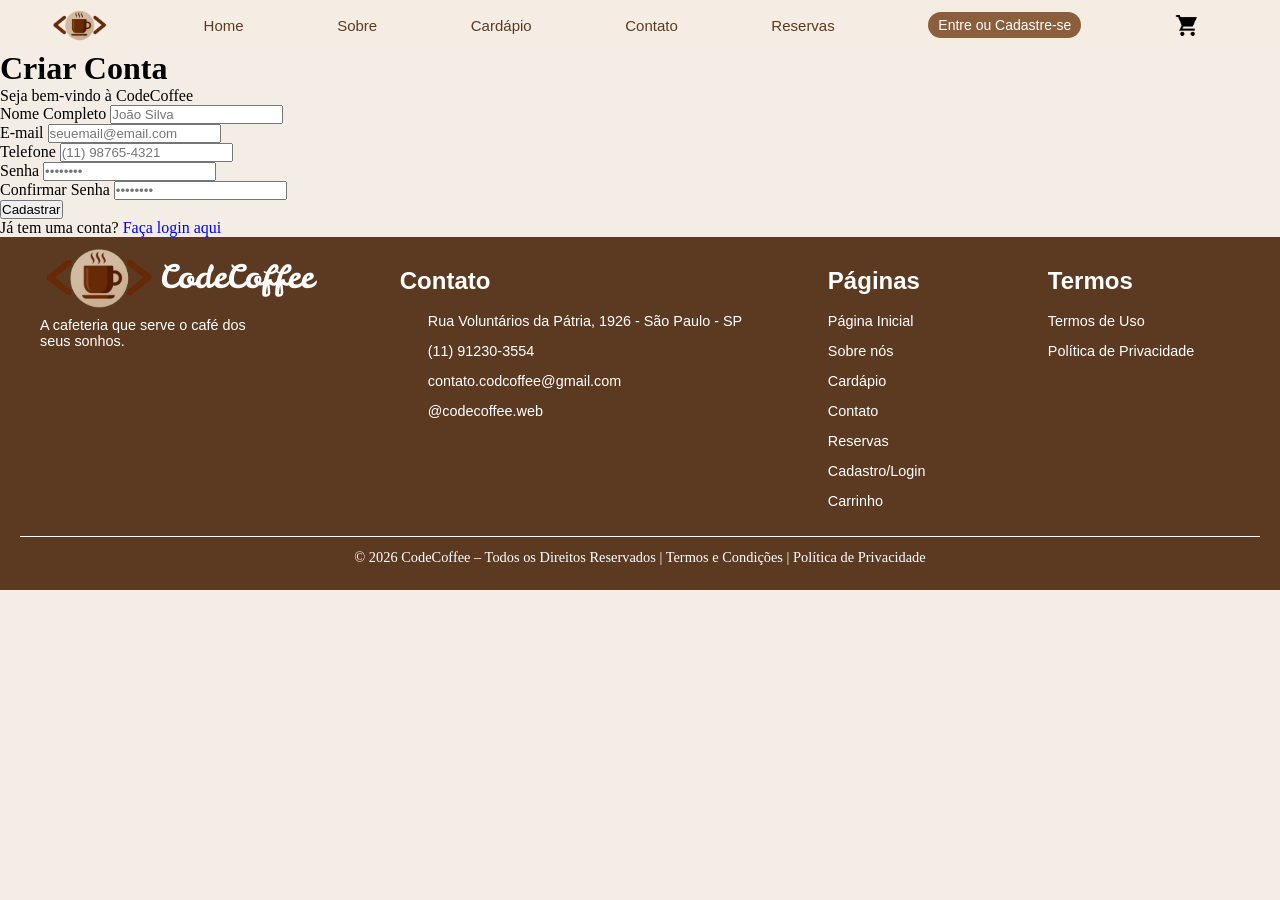
==== frontend/pages-html/cadastro.html @ 31dca2a8 "Adicionando paginas faltantes" ====
<!DOCTYPE html>
<html lang="pt-BR">
<head>
    <meta charset="UTF-8">
    <meta name="viewport" content="width=device-width, initial-scale=1.0">
    <title>Cadastro - CodeCoffee</title>
    <link rel="stylesheet" href="../pages-css/style.css">
    <link rel="stylesheet" href="../pages-css/navbar.css">
    <link rel="stylesheet" href="../pages-css/footer.css">
    <style>
       
    </style>
</head>
<body>

    <header>
       <nav>
        <div class="navbar">
            <img src="../img/logo.png" alt="Logo Code&Coffee" class="logo">
            <a href="../pages-html/Index.html">Home</a>
            <a href="../pages-html/sobre.html">Sobre</a>
            <a href="../pages-html/cardapio.html">Cardápio</a>
            <a href="../pages-html/contato.html">Contato</a>
            <a href="../pages-html/reservas.html">Reservas</a>
            <a href="../pages-html/cadastro.html" id="entre">Entre ou Cadastre-se</a>
            <a href="../pages-html/carrinho.html">
            <img src="../img/carrinho.png" alt="Carrinho" class="carrinho">
            </a>
        </div>
    </nav>
    </header>

    <div class="cadastro-container">
        <div class="cadastro-card">
            <div class="cadastro-header">
                <h1>Criar Conta</h1>
                <p>Seja bem-vindo à CodeCoffee</p>
            </div>

            <div class="form-content">
                <form id="formCadastro" onsubmit="cadastrar(event)">
                    <div class="form-group">
                        <label for="nome">Nome Completo</label>
                        <input type="text" id="nome" placeholder="João Silva" required>
                    </div>

                    <div class="form-group">
                        <label for="email">E-mail</label>
                        <input type="email" id="email" placeholder="seuemail@email.com" required>
                    </div>

                    <div class="form-group">
                        <label for="telefone">Telefone</label>
                        <input type="tel" id="telefone" placeholder="(11) 98765-4321" required>
                    </div>

                    <div class="form-group">
                        <label for="senha">Senha</label>
                        <input type="password" id="senha" placeholder="••••••••" required>
                    </div>

                    <div class="form-group">
                        <label for="confirmarSenha">Confirmar Senha</label>
                        <input type="password" id="confirmarSenha" placeholder="••••••••" required>
                    </div>

                    <button type="submit" class="btn-cadastrar">
                        Cadastrar
                    </button>
                </form>

                <div class="login-link">
                    Já tem uma conta? 
                    <a href="login.html">Faça login aqui</a>
                </div>
            </div>
        </div>
    </div>


    <script>
        function cadastrar(e) {
            e.preventDefault();

            const senha = document.getElementById('senha').value;
            const confirmarSenha = document.getElementById('confirmarSenha').value;

            if (senha !== confirmarSenha) {
                alert("As senhas não coincidem!");
                return;
            }

            // Simulação de cadastro bem-sucedido
            alert("✅ Cadastro realizado com sucesso!\nBem-vindo à CodeCoffee!");

            // Aqui você pode redirecionar para a página de login ou home
            // window.location.href = "Index.html";
        }

        // Mascara simples para telefone
        document.getElementById('telefone').addEventListener('input', function(e) {
            let value = e.target.value.replace(/\D/g, '');
            if (value.length > 11) value = value.slice(0, 11);
            
            if (value.length > 2) {
                value = `(${value.slice(0,2)}) ${value.slice(2)}`;
            }
            if (value.length > 10) {
                value = value.slice(0,10) + '-' + value.slice(10);
            }
            e.target.value = value;
        });
    </script>


<footer class="container-footer">
        <div class="footer-content">
            <div class="logo-footer">
                <div class="logo-img">
                    <img src="../img/logo.png" alt="logo">
                    <p>CodeCoffee</p>
                </div>
                <p class="text">A cafeteria que serve o café dos <br> seus sonhos.</p>
            </div>
            <div class="footer-contato">
                <h2>Contato</h2>
                <ul>
                    <li><a href="https://maps.app.goo.gl/N3XSoY1Hyw9yUpo69"><i class="fas fa-map-marker-alt"></i>Rua Voluntários da Pátria, 1926 - São Paulo - SP</a></li>
                    <li><a href="#"><i class="fab fa-whatsapp"></i>(11) 91230-3554</a></li>
                    <li><a href="#"><i class="fas fa-envelope"></i>contato.codcoffee@gmail.com</a></li>
                    <li><a href="#"><i class="fab fa-instagram"></i>@codecoffee.web</a></li>
                </ul>
            </div>

            <div class="footer-pages">
                <h2>Páginas</h2>
                <ul>
                    <li><a href="../pages-html/Index.html">Página Inicial</a></li>
                    <li><a href="../pages-html/sobre.html">Sobre nós</a></li>
                    <li><a href="../pages-html/cardapio.html">Cardápio</a></li>
                    <li><a href="../pages-html/contato.html">Contato</a></li>
                    <li><a href="../pages-html/reservas.html">Reservas</a></li>
                    <li><a href="../pages-html/cadastro.html">Cadastro/Login</a></li>
                    <li><a href="../pages-html/carrinho.html">Carrinho</a></li>
                </ul>
            </div>
        
            <div class="footer-termos">
                <h2>Termos</h2>
                <ul>
                    <li><a href="#">Termos de Uso</a></li>
                    <li><a href="#">Política de Privacidade</a></li>
                </ul>
            </div>
        </div>
        <div class="footer-politicas">
            <p>© 2026 CodeCoffee – Todos os Direitos Reservados | Termos e Condições | Política de Privacidade</p>
        </div>
    </footer>
</body>
</html>
---- frontend/pages-css/style.css ----
*{
    margin: 0;
    padding: 0;
    box-sizing: border-box;
}

body {
    background-color: #f4ede6;
}

/* NAVBAR */

header{
    height: 50px;
}


/* HERO */
.hero {
    display: flex;
    align-items: center;
    margin-left: 20px;
    margin-right: 20px;
}

.hero .text{
    margin-bottom: 50px;
}

.hero h2{
    display: block;
    margin-bottom: 40px;
    text-align: center;
    font-family: playfair display, serif;
    width: 75%;
    color: #5C3A21;
    font-weight: normal;
    font-size: 35px;
}

.hero p {
    line-height: 1.6;
    text-align: justify;
    color:#5C3A21;
    font-family: poppins, sans-serif;
    width: 75%;
    padding-left: 70px;
    font-size: 18px;
}

.hero .image img {
    width: 400px;
    margin-right: 100px;
}

/* CAFÉS */
.cafes {
    background: #d9c2a7;
    padding: 40px;
    text-align: center;
}

.cafes h2 {
    margin-bottom: 10px;
    color:#5C3A21;
    font-weight: normal;
    font-family: playfair display, serif;
    font-size: 30px;
}

.cafes .text {
    max-width: 700px;
    margin: 0 auto 30px;
    color: #5C3A21;
    text-align: justify;
    font-family: poppins, sans-serif;
    line-height: 1.6;
    font-size: 18px;
}

.cards {
    display: flex;
    justify-content: center;
    gap: 200px;
}

.card {
    display: flex;
    flex-direction: column;
    background: white;;
    border-radius: 45px 45px 0 0;
    width: 200px;
    margin-bottom: 0%;
    align-items: center;
    justify-content: space-between;
}

.card h3{
    color: #5C3A21;
    font-family: poppins, sans-serif;
    font-size: 16px;
    justify-content: center;
    width:75%;
    margin: 0 auto 10px;
}

.card-valor{
    text-align: center;
    font-size: 20px;
    font-family: poppins, sans-serif;
    color: #5C3A21;
}

.card .card-desc{
    text-align: center;
    color: #7A6A5A;
    font-family: poppins, sans-serif;
    width: 70%;
    font-size: 12px;
    line-height: 1.5;
    margin-top: 0;
    margin: 0 auto;
}

.card img {
    width: auto;
    height: 100px;
    margin: 20px auto;
}

.card .btn-cardapio {
    background: #8b5e3c;
    color: white;
    padding: 5px 10px;
    width: 100%;
    margin-top: 0;
}

/* BOTÕES */
.cta {
    margin: 50px auto;
    color: #5C3A21;
    font-family: playfair display, serif;
    font-weight: normal;
    font-size: 30px;
    width: 35%;
}

.buttons {
    display: flex;
    justify-content: center;
    gap: 20px;
}

.reserva, .pedido {
    background: #8b5e3c;
    color: white;
    border: none;
    padding: 10px 20px;
    border-radius: 20px;
    cursor: pointer;
}


/* PÁGINA SOBRE */

.sobre {
    padding: 80px;
    background-color: #F0E4D7;
}

.sobre-content {
    display: flex;
    justify-content: space-between;
    align-items: center;
}

.sobre .texto{
    margin-left: 80px;
}

.sobre h2 {
    font-size: 30px;
    color:#5C3A21;
    font-family: playfair display, serif;
    margin-bottom: 45px;
    text-align: center;
    font-weight: normal;
}

.sobre p {
    max-width: 400px;
    color: #5C3A21;
    text-align: justify;
    font-family: poppins, sans-serif;
    line-height: 1.6;
    font-size: 18px;

}

.imagens-sobre img {
    width: auto;
    height: 300px;
    border-radius: 15px;
}

.imagens-sobre #img1{
    top: 50px;
    position: relative;
}

.imagens-sobre #img2{
    z-index: 1;
    right: 50px;
    top: -25px;
    position: relative;
}



.porque h2 {
    font-size: 30px;
    color:#5C3A21;
    font-family: playfair display, serif;
    margin-bottom: 20px;
    text-align: center;
    font-weight: normal;
}

/* POR QUE */
.porque {
    background: #FFF6EC;
    padding: 40px;
    text-align: center;
}

.porque p {
    color: #5C3A21;
    text-align: justify;
    font-family: poppins, sans-serif;
    line-height: 1.6;
    font-size: 18px;
    padding-left: 200px;
    padding-right: 200px;
}

.galeria {
    display: flex;
    justify-content: center;
    gap: 100px;
    margin-top: 20px;
}

.galeria img {
    width: auto;
    height: 250px;
    border-radius: 1;
}
---- frontend/pages-css/navbar.css ----
body{
    margin: 0;
    padding: 0;
}


.navbar {
    z-index: 2;
    position: fixed;
    display: flex;
    align-items: center;
    justify-content: space-between;
    background-color: #F5EDE3;
    height: 50px;
    width: 100%;
}

.navbar a{
    align-items: center;
    font-size: 15px;
    color: #5C3A21;
    font-family: poppins, sans-serif;
    font-weight: 500;
}

a:link{
    text-decoration: none;
}

.logo {
    width: 60px;
    height: auto;
    margin-left: 50px;
}

.carrinho {
    width: 25px;
    height: auto;
    margin-right: 80px;
    float: right;
}

#entre {
    background-color: #8B5E3C;
    color: #ffffff;
    padding: 5px 10px;
    border-radius: 20px;
    font-family: poppins, sans-serif;
    font-size: 14px;
    font-weight: 500;
}
---- frontend/pages-css/footer.css ----
@import url('https://fonts.googleapis.com/css2?family=Leckerli+One&display=swap');

body {
  margin: 0;
  padding: 0;
}

.container-footer {
  background-color: #5C3A21;
  color: #fff;
  padding: 30px 20px 24px;
  font-size: 0.9rem;
  box-sizing: border-box;
}

.container-footer h2,
.container-footer p,
.container-footer ul,
.container-footer li {
  margin: 0;
  padding: 0;
}

.footer-content {
  display: flex;
  flex-wrap: wrap;
  justify-content: space-between;
  align-items: flex-start;
  gap: 40px;
  max-width: 1200px;
  margin: 0 auto;
}

.footer-content>div {
  flex: 1 1 auto;
  min-width: 180px;
  display: flex;
  flex-direction: column;
}

.logo-img p {
  line-height: 1.2rem;
}

.footer-content h2 {
  margin-bottom: 10px;
  color: #FFFFFF;
  font-family: 'poppins', sans-serif;
  font-size: 1.5rem;
}

.logo-img {
  display: flex;
  margin-bottom: 6px;
}

.logo-img img {
  width: 120px;
  display: block;
  margin-top: -23px;
}

.logo-img p {
  font-size: 2rem;
  color: #fff;
  font-family: 'Leckerli One', cursive;
  margin: 0;
}

.text{
    font-family: 'poppins', sans-serif;
}

.footer-contato ul,
.footer-pages ul,
.footer-termos ul {
  list-style: none;
  margin: 0;
  padding: 0;
}

.footer-contato li,
.footer-pages li,
.footer-termos li {
    margin: 4px 0;
    line-height: 1.8;
    font-family: 'poppins', sans-serif;
}

.footer-contato a,
.footer-pages a,
.footer-termos a {
  text-decoration: none;
  color: #fff;
}

.footer-contato a:hover,
.footer-pages a:hover,
.footer-termos a:hover {
  color: #a79174;
}

.footer-contato i {
  margin-right: 8px;
  width: 20px;
  text-align: center;
  color: #fff;
  display: inline-block;
}

.footer-politicas {
  text-align: center;
  font-size: 0.9rem;
  margin-top: 18px;
  border-top: 1px solid #fff;
  padding-top: 12px;
}

@media (max-width: 768px) {
  .container-footer {
    padding: 14px 16px 18px;
  }

  .footer-content {
    flex-direction: column;
    align-items: center;
    text-align: center;
    gap: 20px;
  }

  .footer-content>div {
    width: 100%;
    align-items: center;
  }

  .logo-img {
    justify-content: center;
  }

  .footer-contato i {
    display: inline-block;
  }
}
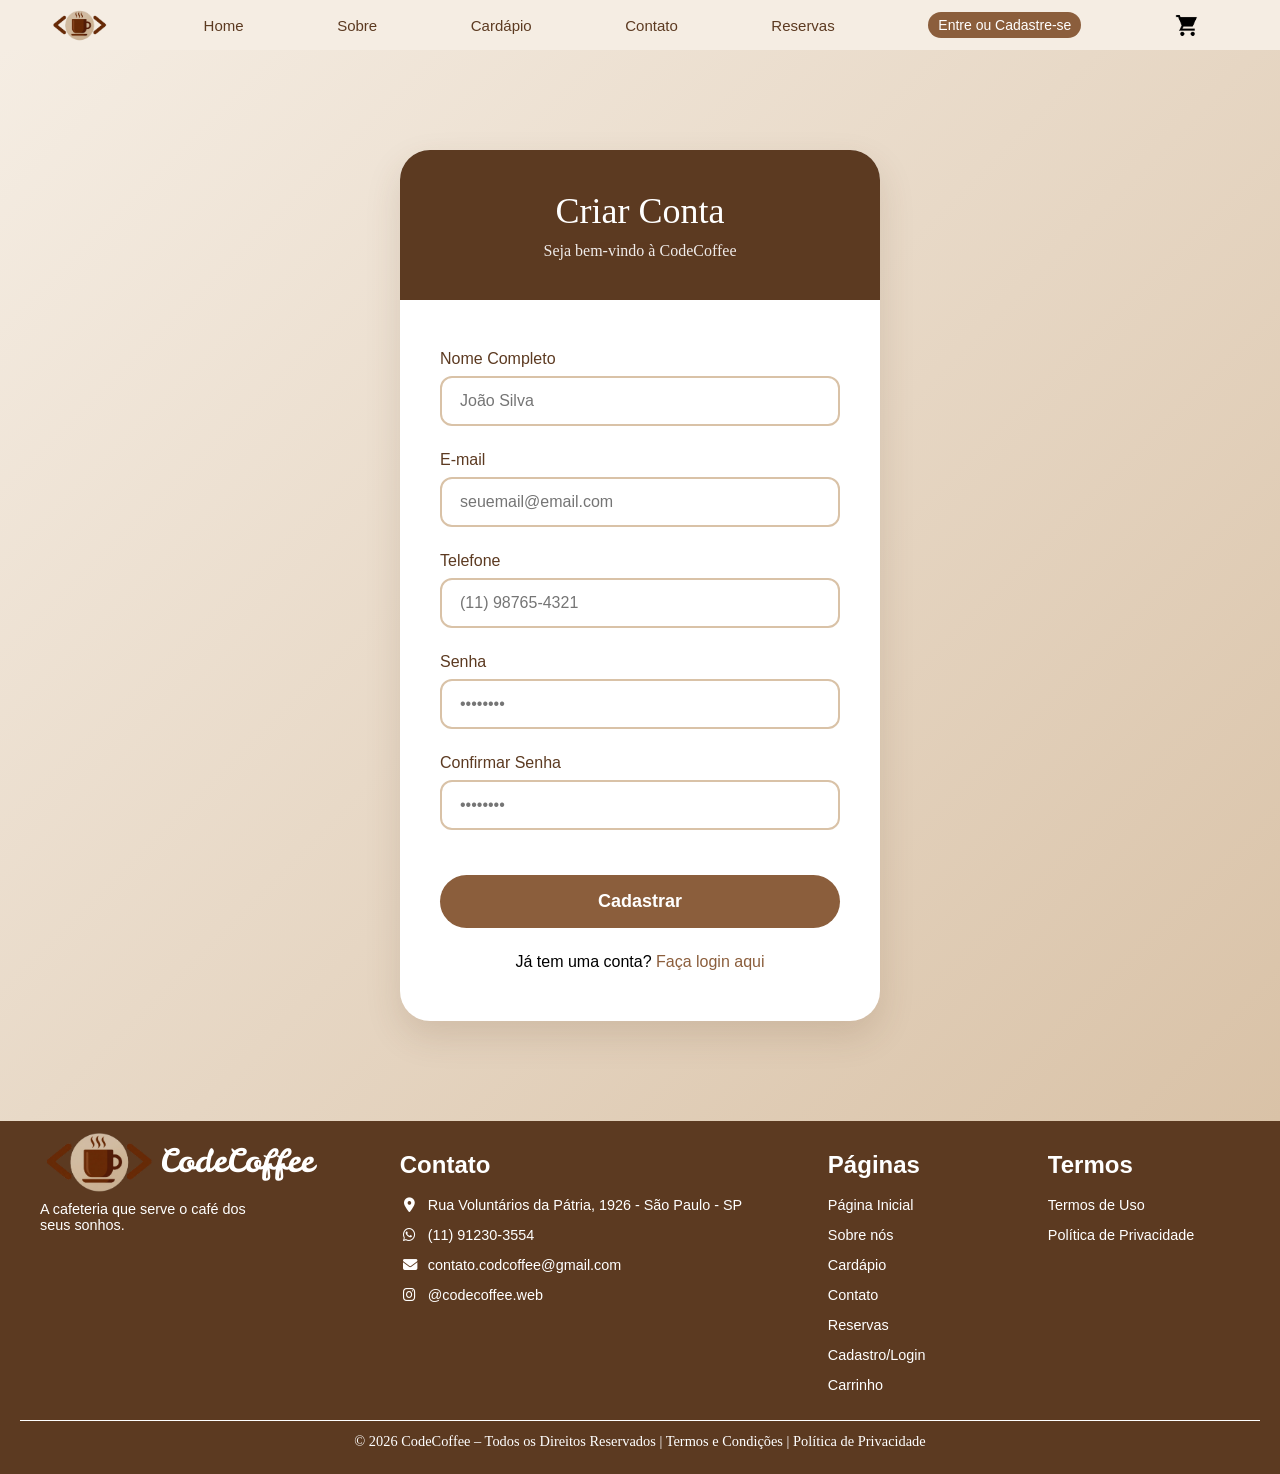
==== commit 93b55f69: "feat: adicao icones do footer" ====
--- a/frontend/pages-html/cadastro.html
+++ b/frontend/pages-html/cadastro.html
@@ -7,9 +7,7 @@
     <link rel="stylesheet" href="../pages-css/style.css">
     <link rel="stylesheet" href="../pages-css/navbar.css">
     <link rel="stylesheet" href="../pages-css/footer.css">
-    <style>
-       
-    </style>
+    <link rel="stylesheet" href="https://cdnjs.cloudflare.com/ajax/libs/font-awesome/6.4.0/css/all.min.css"/>
 </head>
 <body>
 
--- a/frontend/pages-css/style.css
+++ b/frontend/pages-css/style.css
@@ -27,7 +27,6 @@
 .hero .text{
     margin-bottom: 50px;
 }
-
 .hero h2{
     display: block;
     margin-bottom: 40px;
@@ -256,4 +255,420 @@
     width: auto;
     height: 250px;
     border-radius: 1;
-}+}
+
+ .reserva-container {
+            padding: 80px 20px;
+            background: #F5EDE3;
+            min-height: 100vh;
+        }
+        .reserva-card {
+            max-width: 1100px;
+            margin: 0 auto;
+            background: white;
+            border-radius: 30px;
+            box-shadow: 0 10px 30px rgba(92, 58, 33, 0.1);
+            overflow: hidden;
+        }
+        .reserva-header {
+            background: #5C3A21;
+            color: white;
+            padding: 40px 20px;
+            text-align: center;
+        }
+        .reserva-header h1 {
+            font-family: 'Playfair Display', serif;
+            font-weight: normal;
+            font-size: 42px;
+            margin: 0;
+        }
+        .form-section {
+            padding: 50px 40px;
+        }
+        .form-grid {
+            display: grid;
+            grid-template-columns: repeat(auto-fit, minmax(300px, 1fr));
+            gap: 30px;
+        }
+        label {
+            display: block;
+            margin-bottom: 8px;
+            color: #5C3A21;
+            font-family: 'Poppins', sans-serif;
+            font-weight: 500;
+        }
+        input, select {
+            width: 100%;
+            padding: 12px 16px;
+            border: 2px solid #d9c2a7;
+            border-radius: 12px;
+            font-size: 16px;
+            background: #fff;
+        }
+        .mesas-disponiveis {
+            margin-top: 40px;
+        }
+        .mesas-grid {
+            display: grid;
+            grid-template-columns: repeat(auto-fit, minmax(180px, 1fr));
+            gap: 20px;
+            margin-top: 20px;
+        }
+        .mesa-card {
+            border: 2px solid #d9c2a7;
+            border-radius: 20px;
+            padding: 20px;
+            text-align: center;
+            transition: all 0.3s;
+            cursor: pointer;
+        }
+        .mesa-card:hover, .mesa-card.selecionada {
+            border-color: #8B5E3C;
+            background: #F5EDE3;
+            transform: translateY(-5px);
+        }
+        .mesa-card.selecionada {
+            border-color: #5C3A21;
+        }
+        .btn-reservar {
+            background: #8B5E3C;
+            color: white;
+            padding: 16px 40px;
+            border: none;
+            border-radius: 30px;
+            font-size: 18px;
+            cursor: pointer;
+            margin-top: 40px;
+            width: 100%;
+            transition: 0.3s;
+        }
+        .btn-reservar:hover {
+            background: #5C3A21;
+        }
+
+        /* Modal de Pagamento */
+        .modal {
+            display: none;
+            position: fixed;
+            top: 0; left: 0;
+            width: 100%; height: 100%;
+            background: rgba(0,0,0,0.7);
+            z-index: 1000;
+            align-items: center;
+            justify-content: center;
+        }
+        .modal-content {
+            background: white;
+            padding: 40px;
+            border-radius: 25px;
+            width: 90%;
+            max-width: 500px;
+        }
+        .pagamento-opcoes {
+            display: flex;
+            flex-direction: column;
+            gap: 15px;
+            margin: 25px 0;
+        }
+        .pagamento-opcao {
+            padding: 15px;
+            border: 2px solid #d9c2a7;
+            border-radius: 15px;
+            cursor: pointer;
+        }
+        .pagamento-opcao:hover {
+            border-color: #8B5E3C;
+        }
+
+         .cadastro-container {
+            padding: 100px 20px;
+            background: linear-gradient(135deg, #F5EDE3 0%, #d9c2a7 100%);
+            min-height: 100vh;
+            display: flex;
+            align-items: center;
+            justify-content: center;
+        }
+        .cadastro-card {
+            max-width: 480px;
+            width: 100%;
+            background: white;
+            border-radius: 30px;
+            box-shadow: 0 15px 35px rgba(92, 58, 33, 0.15);
+            overflow: hidden;
+        }
+        .cadastro-header {
+            background: #5C3A21;
+            color: white;
+            padding: 40px 30px;
+            text-align: center;
+        }
+        .cadastro-header h1 {
+            font-family: 'Playfair Display', serif;
+            font-weight: normal;
+            font-size: 36px;
+            margin: 0;
+        }
+        .cadastro-header p {
+            margin: 10px 0 0;
+            opacity: 0.9;
+        }
+        .form-content {
+            padding: 50px 40px;
+        }
+        .form-group {
+            margin-bottom: 20px;
+        }
+        label {
+            display: block;
+            margin-bottom: 8px;
+            color: #5C3A21;
+            font-family: 'Poppins', sans-serif;
+            font-weight: 500;
+        }
+        input {
+            width: 100%;
+            padding: 14px 16px;
+            border: 2px solid #d9c2a7;
+            border-radius: 12px;
+            font-size: 16px;
+            transition: border 0.3s;
+        }
+        input:focus {
+            border-color: #8B5E3C;
+            outline: none;
+        }
+        .btn-cadastrar {
+            width: 100%;
+            background: #8B5E3C;
+            color: white;
+            padding: 16px;
+            border: none;
+            border-radius: 30px;
+            font-size: 18px;
+            font-weight: 600;
+            cursor: pointer;
+            margin-top: 20px;
+            transition: 0.3s;
+        }
+        .btn-cadastrar:hover {
+            background: #5C3A21;
+            transform: translateY(-2px);
+        }
+        .login-link {
+            text-align: center;
+            margin-top: 25px;
+            font-family: 'Poppins', sans-serif;
+        }
+        .login-link a {
+            color: #8B5E3C;
+            text-decoration: none;
+            font-weight: 500;
+        }
+        .login-link a:hover {
+            text-decoration: underline;
+        }
+
+           .carrinho-container {
+            padding: 80px 20px;
+            background: #F5EDE3;
+            min-height: 100vh;
+        }
+        .carrinho-card {
+            max-width: 1100px;
+            margin: 0 auto;
+            background: white;
+            border-radius: 30px;
+            box-shadow: 0 10px 30px rgba(92, 58, 33, 0.1);
+            overflow: hidden;
+        }
+        .carrinho-header {
+            background: #5C3A21;
+            color: white;
+            padding: 35px 40px;
+            display: flex;
+            align-items: center;
+            justify-content: space-between;
+        }
+        .carrinho-header h1 {
+            font-family: 'Playfair Display', serif;
+            font-weight: normal;
+            font-size: 36px;
+            margin: 0;
+        }
+        .cart-items {
+            padding: 40px;
+        }
+        .cart-item {
+            display: flex;
+            align-items: center;
+            gap: 20px;
+            padding: 20px 0;
+            border-bottom: 1px solid #d9c2a7;
+        }
+        .cart-item img {
+            width: 90px;
+            height: 90px;
+            object-fit: cover;
+            border-radius: 15px;
+        }
+        .item-info {
+            flex: 1;
+        }
+        .item-info h3 {
+            color: #5C3A21;
+            margin: 0 0 5px 0;
+        }
+        .item-info p {
+            color: #7A6A5A;
+            margin: 0;
+            font-size: 14px;
+        }
+        .quantity-controls {
+            display: flex;
+            align-items: center;
+            gap: 12px;
+            background: #f9f9f9;
+            padding: 8px 12px;
+            border-radius: 30px;
+        }
+        .quantity-controls button {
+            width: 32px;
+            height: 32px;
+            border: none;
+            background: #8B5E3C;
+            color: white;
+            border-radius: 50%;
+            cursor: pointer;
+        }
+        .total-section {
+            padding: 40px;
+            background: #f9f4eb;
+            text-align: right;
+        }
+        .total-section h2 {
+            color: #5C3A21;
+            font-family: 'Playfair Display', serif;
+            font-weight: normal;
+        }
+        .btn-finalizar {
+            background: #8B5E3C;
+            color: white;
+            padding: 16px 50px;
+            border: none;
+            border-radius: 30px;
+            font-size: 18px;
+            cursor: pointer;
+            margin-top: 20px;
+            width: 100%;
+            max-width: 400px;
+        }
+        .btn-finalizar:hover {
+            background: #5C3A21;
+        }
+        .empty-cart {
+            text-align: center;
+            padding: 80px 20px;
+            color: #7A6A5A;
+        }
+
+          .contato-hero {
+            padding: 100px 20px 80px;
+            background: linear-gradient(135deg, #F5EDE3, #d9c2a7);
+            text-align: center;
+        }
+        .contato-hero h1 {
+            font-family: 'Playfair Display', serif;
+            font-weight: normal;
+            font-size: 48px;
+            color: #5C3A21;
+            margin-bottom: 20px;
+        }
+        .contato-content {
+            max-width: 1100px;
+            margin: 0 auto;
+            padding: 60px 20px;
+            display: grid;
+            grid-template-columns: 1fr 1fr;
+            gap: 80px;
+            align-items: start;
+        }
+        .form-container {
+            background: white;
+            padding: 50px;
+            border-radius: 30px;
+            box-shadow: 0 10px 30px rgba(92, 58, 33, 0.1);
+        }
+        .form-group {
+            margin-bottom: 25px;
+        }
+        label {
+            display: block;
+            margin-bottom: 8px;
+            color: #5C3A21;
+            font-family: 'Poppins', sans-serif;
+            font-weight: 500;
+        }
+        input, textarea {
+            width: 100%;
+            padding: 14px 18px;
+            border: 2px solid #d9c2a7;
+            border-radius: 12px;
+            font-size: 16px;
+        }
+        input:focus, textarea:focus {
+            border-color: #8B5E3C;
+            outline: none;
+        }
+        textarea {
+            min-height: 140px;
+            resize: vertical;
+        }
+        .btn-enviar {
+            background: #8B5E3C;
+            color: white;
+            padding: 16px 40px;
+            border: none;
+            border-radius: 30px;
+            font-size: 18px;
+            cursor: pointer;
+            width: 100%;
+            margin-top: 10px;
+            transition: 0.3s;
+        }
+        .btn-enviar:hover {
+            background: #5C3A21;
+        }
+        .info-contato {
+            background: #F5EDE3;
+            padding: 50px;
+            border-radius: 30px;
+        }
+        .info-contato h2 {
+            color: #5C3A21;
+            font-family: 'Playfair Display', serif;
+            font-weight: normal;
+            font-size: 32px;
+            margin-bottom: 30px;
+        }
+        .info-item {
+            margin-bottom: 30px;
+            display: flex;
+            align-items: flex-start;
+            gap: 15px;
+        }
+        .info-item i {
+            font-size: 24px;
+            color: #8B5E3C;
+            margin-top: 4px;
+        }
+        .mapa {
+            margin-top: 40px;
+            border-radius: 20px;
+            overflow: hidden;
+            box-shadow: 0 5px 15px rgba(0,0,0,0.1);
+        }
+        .mapa iframe {
+            width: 100%;
+            height: 320px;
+            border: none;
+        }
